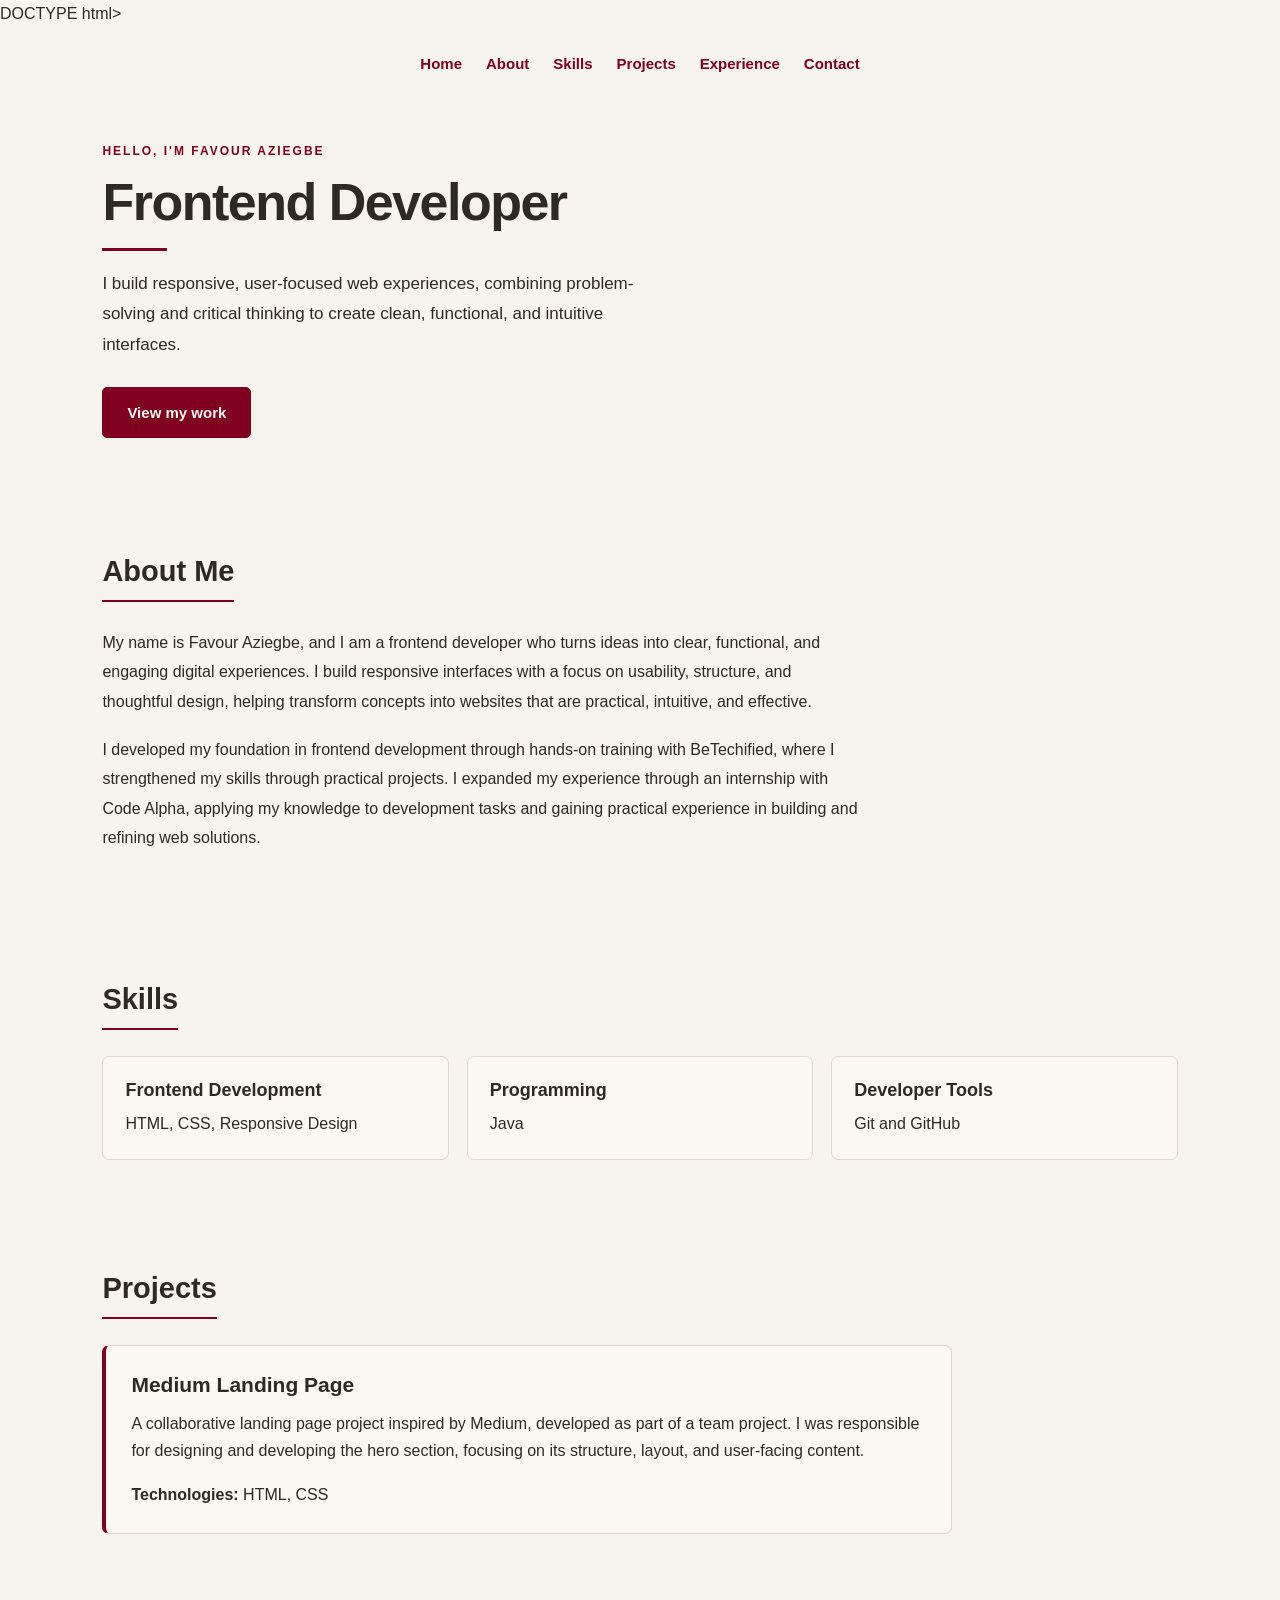
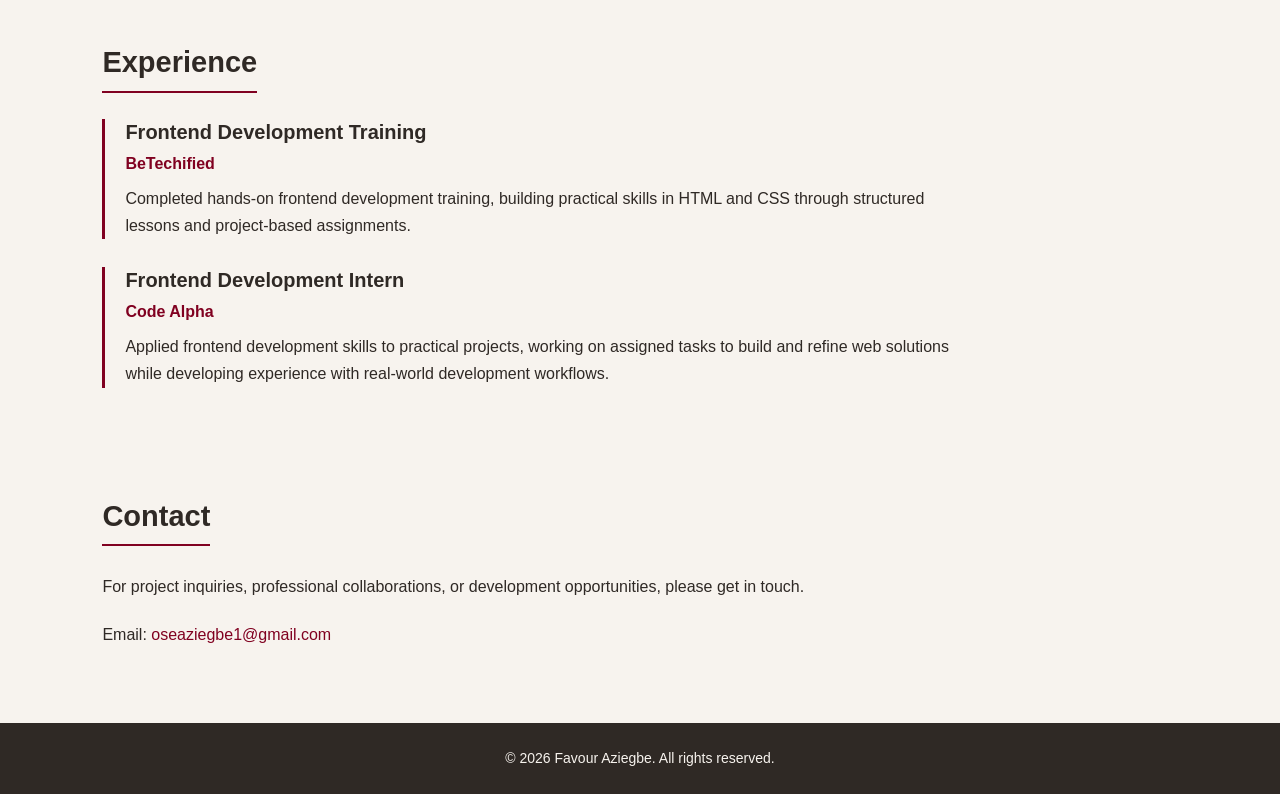
==== index.html @ 38351e36 "Rename Index.html to index.html" ====
DOCTYPE html>
<html lang="en">
<head>
  <meta charset="utf-8">
  <meta name="viewport" content="width=device-width, initial-scale=1.0">
  <meta name="description" content="Portfolio of Favour Aziegbe, Frontend Developer.">
  <title>Favour Aziegbe | Frontend Developer</title>
  <link rel="stylesheet" href="Style.css">
</head>
<body>
  <nav aria-label="Main navigation">
    <a href="#home">Home</a><a href="#about">About</a><a href="#skills">Skills</a>
    <a href="#projects">Projects</a><a href="#experience">Experience</a><a href="#contact">Contact</a>
  </nav>
  <main>
    <section id="home">
      <div class="home-content">
        <p class="eyebrow">HELLO, I'M FAVOUR AZIEGBE</p>
        <h1>Frontend Developer</h1>
        <p class="hero-description">I build responsive, user-focused web experiences, combining problem-solving and critical thinking to create clean, functional, and intuitive interfaces.</p>
        <a href="#projects" class="btn">View my work</a>
      </div>
    </section>
    <section id="about">
      <h2>About Me</h2>
      <p>My name is Favour Aziegbe, and I am a frontend developer who turns ideas into clear, functional, and engaging digital experiences. I build responsive interfaces with a focus on usability, structure, and thoughtful design, helping transform concepts into websites that are practical, intuitive, and effective.</p>
      <p>I developed my foundation in frontend development through hands-on training with BeTechified, where I strengthened my skills through practical projects. I expanded my experience through an internship with Code Alpha, applying my knowledge to development tasks and gaining practical experience in building and refining web solutions.</p>
    </section>
    <section id="skills">
      <h2>Skills</h2>
      <div class="skills-grid">
        <article class="skill-card"><h3>Frontend Development</h3><p>HTML, CSS, Responsive Design</p></article>
        <article class="skill-card"><h3>Programming</h3><p>Java</p></article>
        <article class="skill-card"><h3>Developer Tools</h3><p>Git and GitHub</p></article>
      </div>
    </section>
    <section id="projects">
      <h2>Projects</h2>
      <article class="project-card">
        <h3>Medium Landing Page</h3>
        <p>A collaborative landing page project inspired by Medium, developed as part of a team project. I was responsible for designing and developing the hero section, focusing on its structure, layout, and user-facing content.</p>
        <p><strong>Technologies:</strong> HTML, CSS</p>
      </article>
    </section>
    <section id="experience">
      <h2>Experience</h2>
      <article class="experience-item">
        <h3>Frontend Development Training</h3><p class="experience-place"><strong>BeTechified</strong></p>
        <p>Completed hands-on frontend development training, building practical skills in HTML and CSS through structured lessons and project-based assignments.</p>
      </article>
      <article class="experience-item">
        <h3>Frontend Development Intern</h3><p class="experience-place"><strong>Code Alpha</strong></p>
        <p>Applied frontend development skills to practical projects, working on assigned tasks to build and refine web solutions while developing experience with real-world development workflows.</p>
      </article>
    </section>
    <section id="contact">
      <h2>Contact</h2>
      <p>For project inquiries, professional collaborations, or development opportunities, please get in touch.</p>
      <p>Email: <a href="mailto:oseaziegbe1@gmail.com">oseaziegbe1@gmail.com</a></p>
    </section>
  </main>
  <footer><p>&copy; 2026 Favour Aziegbe. All rights reserved.</p></footer>
</body>
</html>
---- Style.css ----
/* BASE */
* { box-sizing: border-box; }
html { scroll-behavior: smooth; }
body {
  margin: 0; font-family: Arial, sans-serif; line-height: 1.7;
  background: #f7f3ee; color: #2f2925;
}
a { color: #800020; text-decoration: none; transition: color .25s ease, background-color .25s ease; }
a:hover { color: #5c001f; }
h1, h2, h3 { color: #2f2925; line-height: 1.3; }
p { margin-top: 0; }

/* NAVIGATION */
nav {
  display: flex; justify-content: center; align-items: center; flex-wrap: wrap;
  gap: 12px 24px; padding: 24px 8%;
}
nav a { color: #800020; font-size: 15px; font-weight: 600; }
nav a:hover { color: #2f2925; }

/* HERO */
#home {
  display: flex;
  align-items: center;
  justify-content: flex-start;
  padding: 40px 8% 60px;
  min-height: auto;

}
.home-content { flex: 1 1 0; min-width: 0; }
.eyebrow { margin-bottom: 12px; color: #800020; font-size: 12px; font-weight: 700; letter-spacing: 2px; }
#home h1 { margin: 0 0 18px; font-size: clamp(34px, 5vw, 52px); font-weight: 800; letter-spacing: -1.5px; line-height: 1.15; }
#home h1::after { content: ""; display: block; width: 65px; height: 3px; margin-top: 15px; background: #800020; }
.hero-description { max-width: 560px; margin-bottom: 26px; font-size: 17px; line-height: 1.8; }


/* BUTTON */
.btn { display: inline-block; padding: 12px 24px; border: 1px solid #800020; border-radius: 5px; background: #800020; color: #fffaf5; font-size: 15px; font-weight: 600; }
.btn:hover { background: #5c001f; border-color: #5c001f; color: #fff; }

/* SECTIONS */
section:not(#home) { padding: 55px 8%; scroll-margin-top: 20px; }
section h2 { display: inline-block; margin: 0 0 26px; padding-bottom: 9px; border-bottom: 2px solid #800020; font-size: 29px; font-weight: 700; }
#about { padding-top: 30px; }
#about p, #contact p { max-width: 760px; margin-bottom: 18px; line-height: 1.85; }

/* SKILLS */
.skills-grid { display: grid; grid-template-columns: repeat(3, minmax(0, 1fr)); gap: 18px; }
.skill-card { padding: 22px; border: 1px solid #e2d6ca; border-radius: 7px; background: #fbf8f4; }
.skill-card h3 { margin: 0 0 8px; font-size: 18px; }
.skill-card p { margin: 0; }

/* PROJECTS */
.project-card { max-width: 850px; padding: 25px; border: 1px solid #e2d6ca; border-left: 4px solid #800020; border-radius: 7px; background: #fbf8f4; }
.project-card h3 { margin: 0 0 12px; font-size: 21px; }
.project-card p:last-child { margin-bottom: 0; }

/* EXPERIENCE */
.experience-item { max-width: 850px; margin-bottom: 28px; padding-left: 20px; border-left: 3px solid #800020; }
.experience-item:last-child { margin-bottom: 0; }
.experience-item h3 { margin: 0 0 5px; font-size: 20px; }
.experience-place { margin-bottom: 8px; color: #800020; }
.experience-item p:last-child { margin-bottom: 0; }

/* FOOTER */
footer { padding: 24px 8%; background: #2f2925; color: #f7f3ee; text-align: center; }
footer p { margin: 0; font-size: 14px; }

/* RESPONSIVE */
@media (max-width: 768px) {
  nav { gap: 10px 18px; padding: 20px 5%; }
  #home { flex-direction: column; align-items: stretch; gap: 30px; padding: 42px 8% 55px; }
  .home-content { width: 100%; }
  #home h1 { font-size: clamp(34px, 9vw, 44px); }
  .hero-description { font-size: 16px; }
  section:not(#home) { padding: 42px 8%; }
  section h2 { font-size: 27px; }
  .skills-grid { grid-template-columns: 1fr; }
}
@media (max-width: 400px) {
  nav { gap: 9px 14px; padding: 18px 5%; }
  nav a { font-size: 14px; }
  #home { padding-top: 32px; }
  section h2 { font-size: 25px; }
  .project-card, .skill-card { padding: 18px; }
}
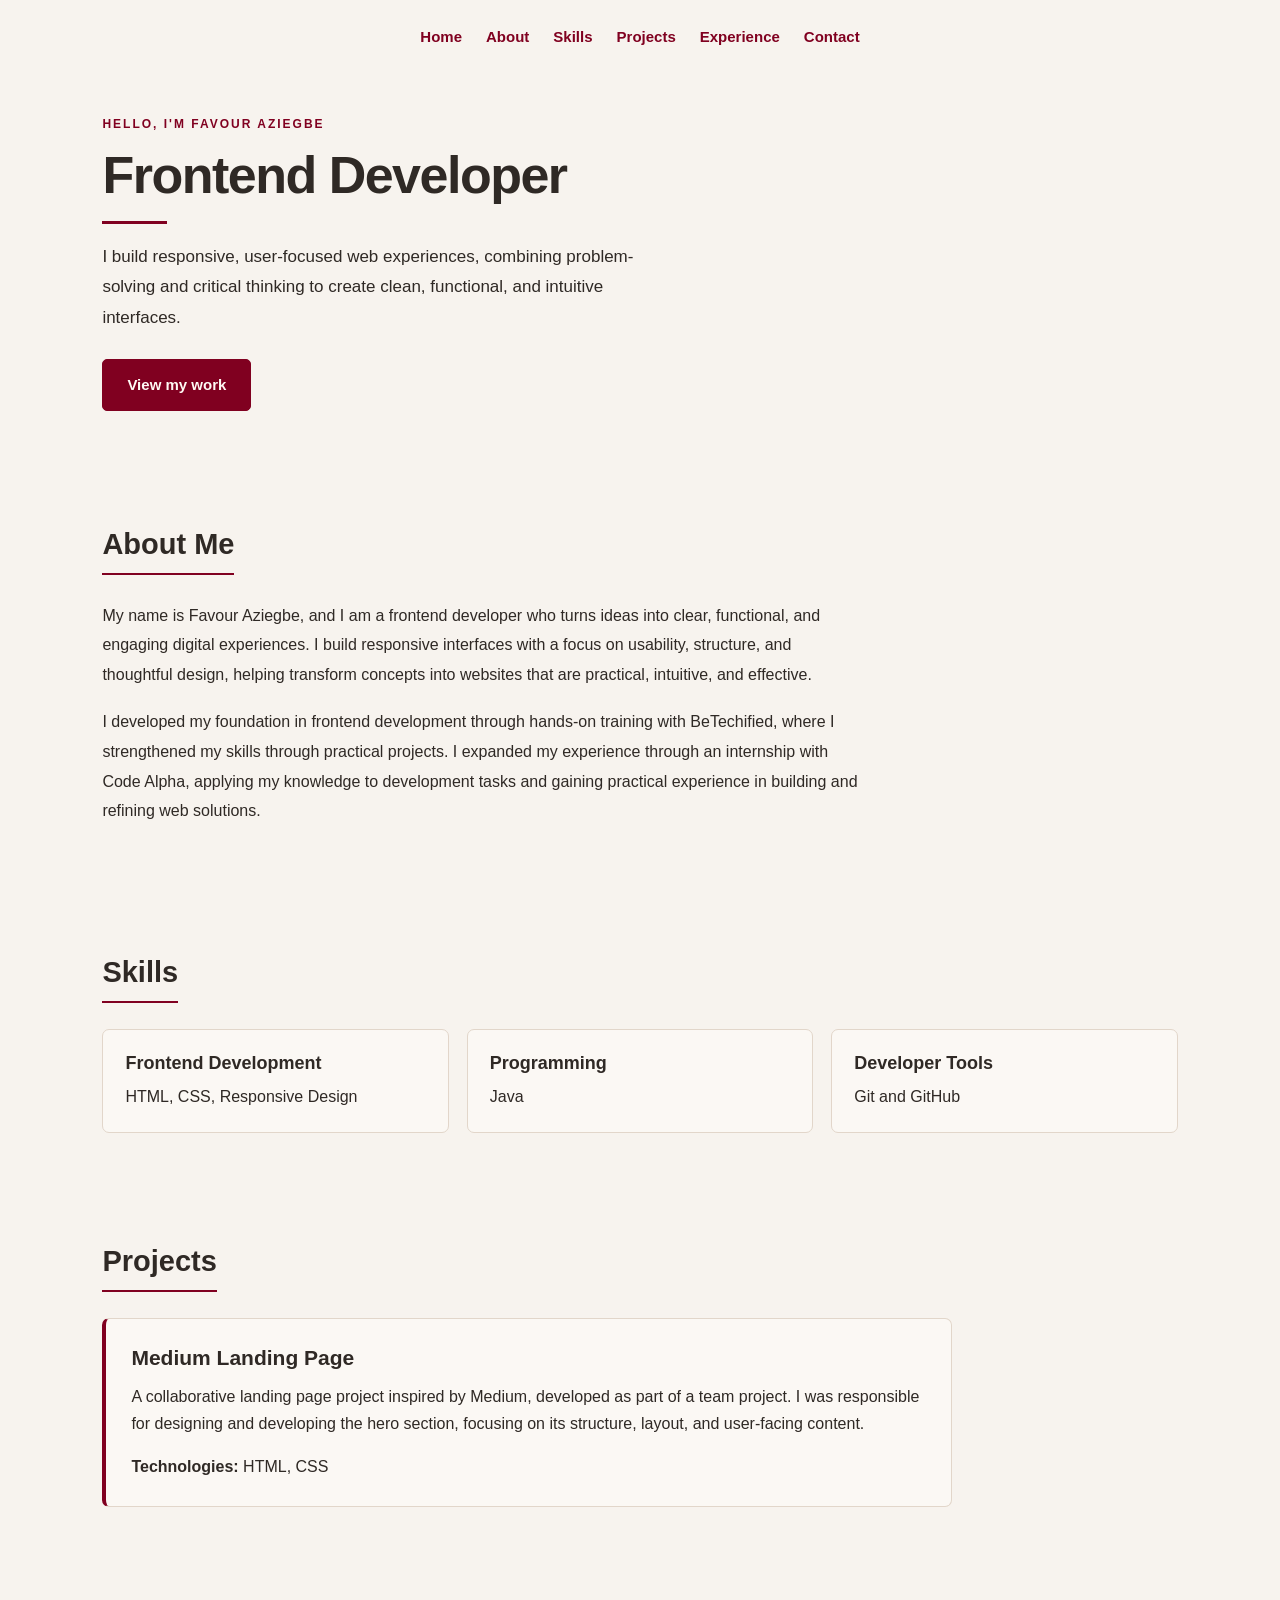
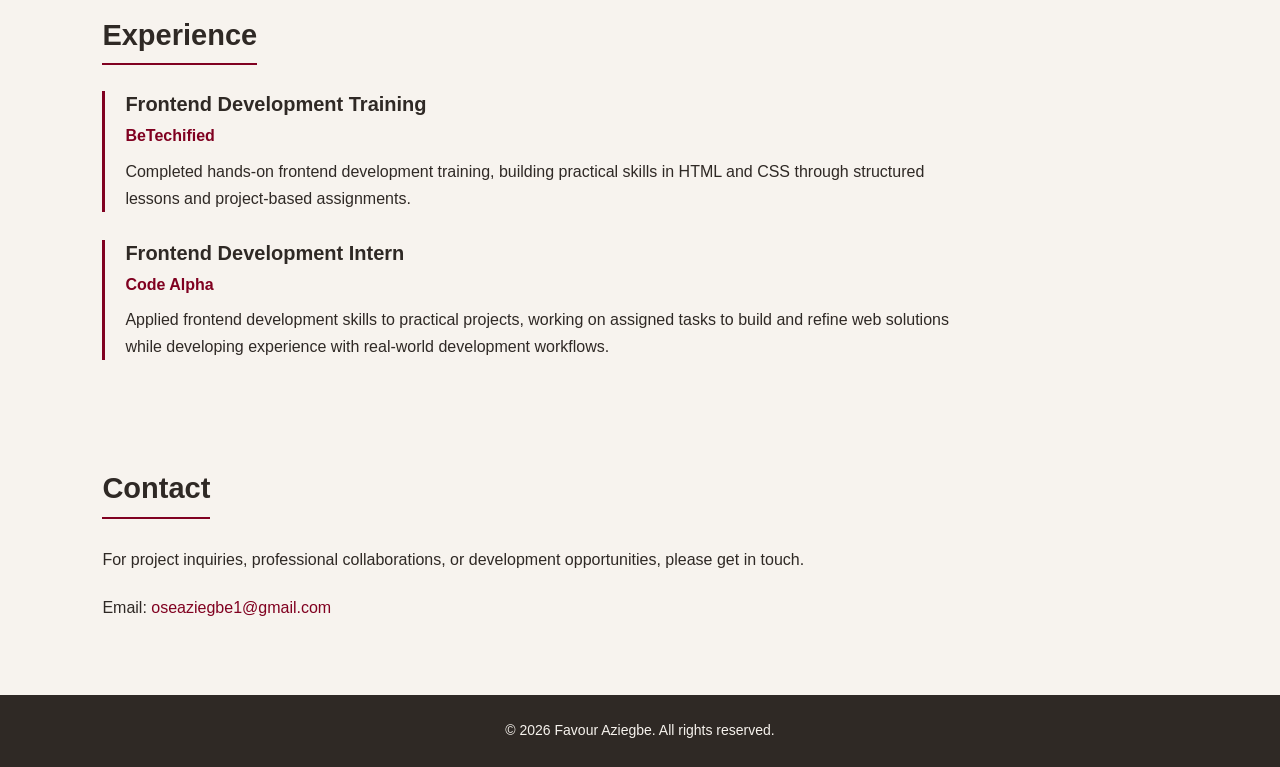
==== commit 04b1380e: "Update index.html" ====
--- a/index.html
+++ b/index.html
@@ -1,4 +1,4 @@
-DOCTYPE html>
+<DOCTYPE html>
 <html lang="en">
 <head>
   <meta charset="utf-8">
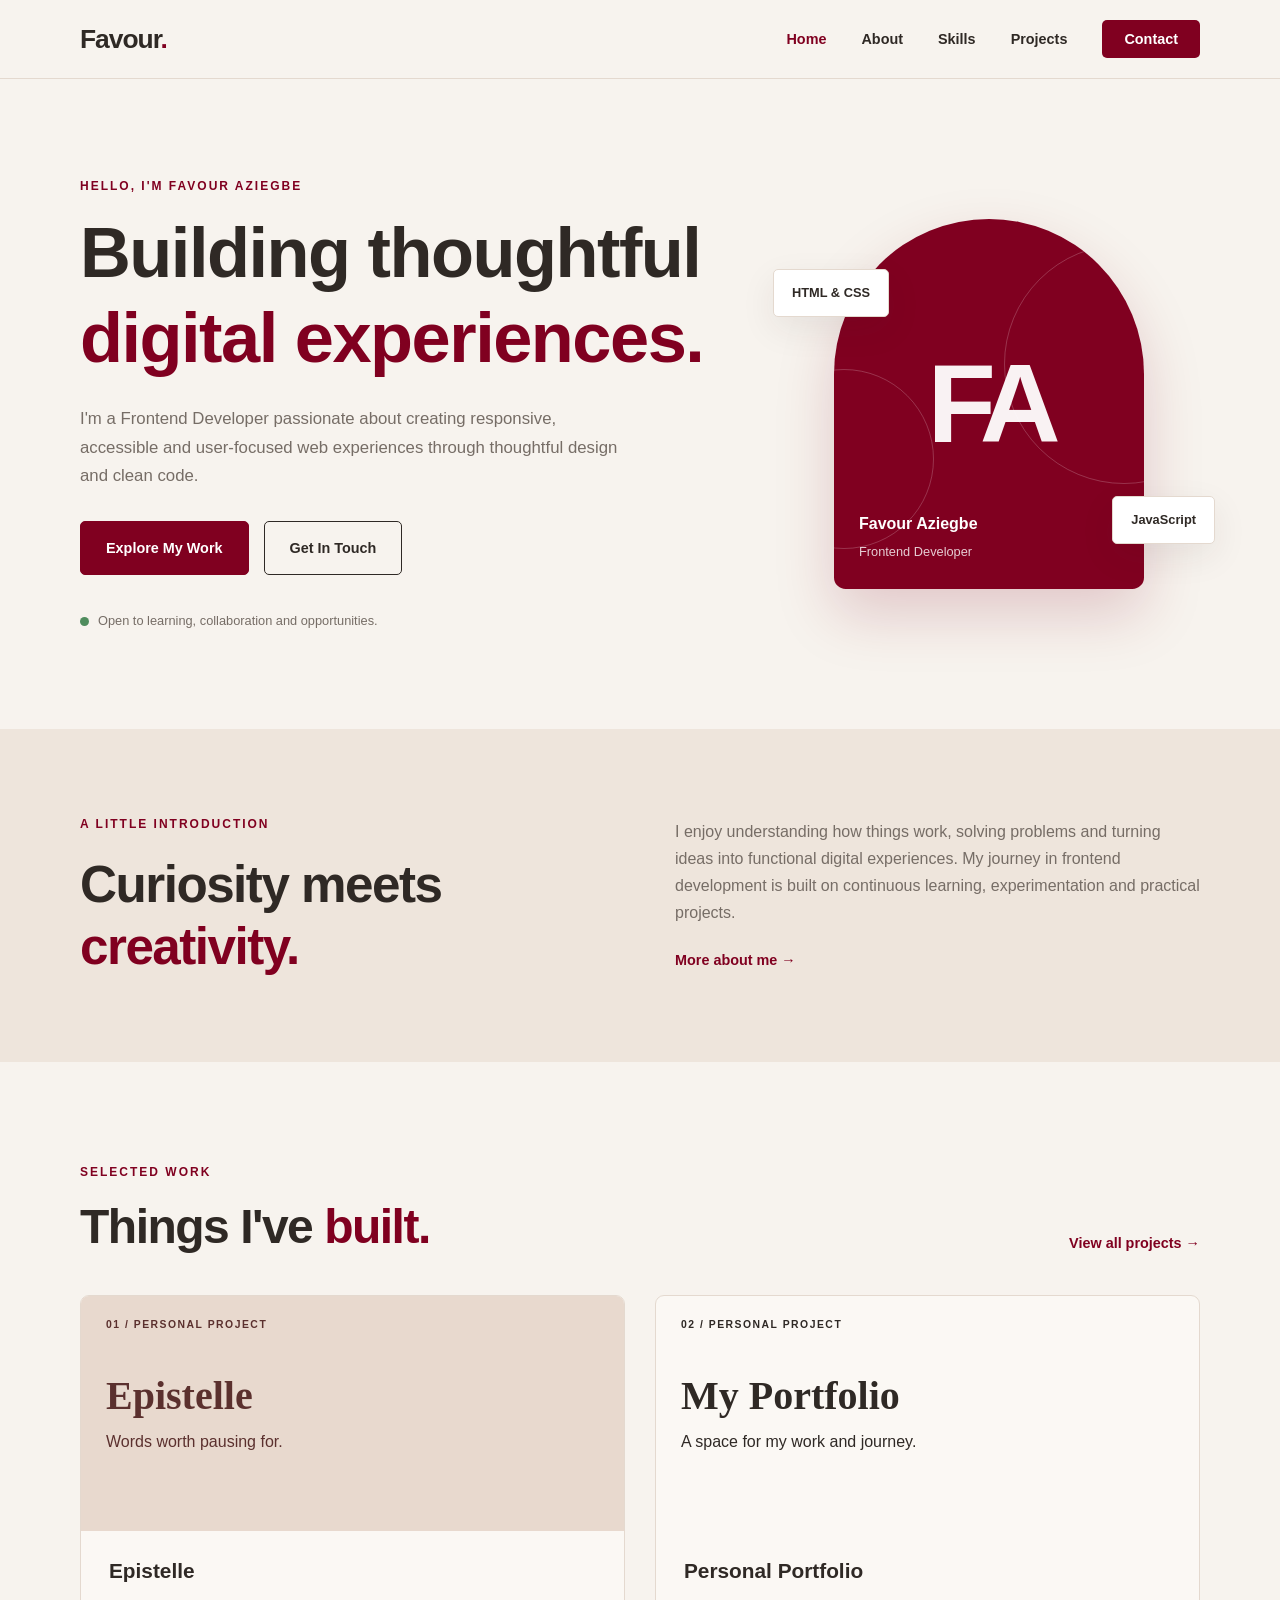
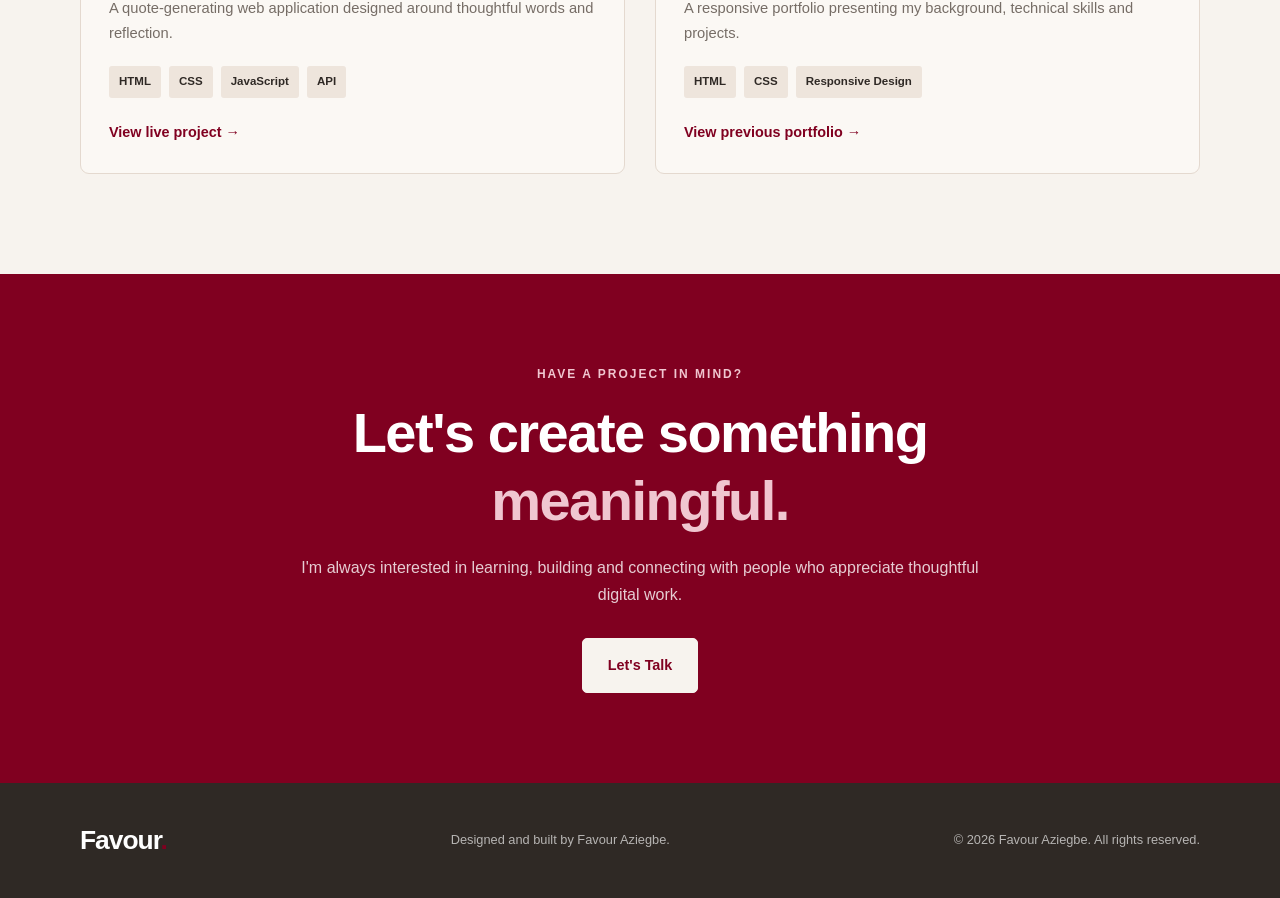
==== commit f4851efe: "Rename Index.html to index.html" ====
--- a/index.html
+++ b/index.html
@@ -1,66 +1,214 @@
-<DOCTYPE html>
+<!DOCTYPE html>
 <html lang="en">
 <head>
-  <meta charset="utf-8">
-  <meta name="viewport" content="width=device-width, initial-scale=1.0">
-  <meta name="description" content="Portfolio of Favour Aziegbe, Frontend Developer.">
-  <title>Favour Aziegbe | Frontend Developer</title>
-  <link rel="stylesheet" href="Style.css">
+    <meta charset="UTF-8">
+    <meta name="viewport" content="width=device-width, initial-scale=1.0">
+    <meta name="description" content="Favour Aziegbe, Frontend Developer creating thoughtful, responsive and user-focused digital experiences.">
+    <title>Favour Aziegbe | Frontend Developer</title>
+    <link rel="stylesheet" href="style.css">
+    <script src="script.js" defer></script>
 </head>
+
 <body>
-  <nav aria-label="Main navigation">
-    <a href="#home">Home</a><a href="#about">About</a><a href="#skills">Skills</a>
-    <a href="#projects">Projects</a><a href="#experience">Experience</a><a href="#contact">Contact</a>
-  </nav>
-  <main>
-    <section id="home">
-      <div class="home-content">
-        <p class="eyebrow">HELLO, I'M FAVOUR AZIEGBE</p>
-        <h1>Frontend Developer</h1>
-        <p class="hero-description">I build responsive, user-focused web experiences, combining problem-solving and critical thinking to create clean, functional, and intuitive interfaces.</p>
-        <a href="#projects" class="btn">View my work</a>
-      </div>
-    </section>
-    <section id="about">
-      <h2>About Me</h2>
-      <p>My name is Favour Aziegbe, and I am a frontend developer who turns ideas into clear, functional, and engaging digital experiences. I build responsive interfaces with a focus on usability, structure, and thoughtful design, helping transform concepts into websites that are practical, intuitive, and effective.</p>
-      <p>I developed my foundation in frontend development through hands-on training with BeTechified, where I strengthened my skills through practical projects. I expanded my experience through an internship with Code Alpha, applying my knowledge to development tasks and gaining practical experience in building and refining web solutions.</p>
-    </section>
-    <section id="skills">
-      <h2>Skills</h2>
-      <div class="skills-grid">
-        <article class="skill-card"><h3>Frontend Development</h3><p>HTML, CSS, Responsive Design</p></article>
-        <article class="skill-card"><h3>Programming</h3><p>Java</p></article>
-        <article class="skill-card"><h3>Developer Tools</h3><p>Git and GitHub</p></article>
-      </div>
-    </section>
-    <section id="projects">
-      <h2>Projects</h2>
-      <article class="project-card">
-        <h3>Medium Landing Page</h3>
-        <p>A collaborative landing page project inspired by Medium, developed as part of a team project. I was responsible for designing and developing the hero section, focusing on its structure, layout, and user-facing content.</p>
-        <p><strong>Technologies:</strong> HTML, CSS</p>
-      </article>
-    </section>
-    <section id="experience">
-      <h2>Experience</h2>
-      <article class="experience-item">
-        <h3>Frontend Development Training</h3><p class="experience-place"><strong>BeTechified</strong></p>
-        <p>Completed hands-on frontend development training, building practical skills in HTML and CSS through structured lessons and project-based assignments.</p>
-      </article>
-      <article class="experience-item">
-        <h3>Frontend Development Intern</h3><p class="experience-place"><strong>Code Alpha</strong></p>
-        <p>Applied frontend development skills to practical projects, working on assigned tasks to build and refine web solutions while developing experience with real-world development workflows.</p>
-      </article>
-    </section>
-    <section id="contact">
-      <h2>Contact</h2>
-      <p>For project inquiries, professional collaborations, or development opportunities, please get in touch.</p>
-      <p>Email: <a href="mailto:oseaziegbe1@gmail.com">oseaziegbe1@gmail.com</a></p>
-    </section>
-  </main>
-  <footer><p>&copy; 2026 Favour Aziegbe. All rights reserved.</p></footer>
+
+    <header class="site-header">
+        <nav class="navbar container" aria-label="Main navigation">
+            <a href="index.html" class="logo">Favour<span>.</span></a>
+
+            <button class="menu-toggle" aria-label="Open navigation menu"
+                aria-expanded="false" aria-controls="nav-links">
+                <span></span>
+                <span></span>
+                <span></span>
+            </button>
+
+            <ul class="nav-links" id="nav-links">
+                <li><a href="index.html" aria-current="page">Home</a></li>
+                <li><a href="about.html">About</a></li>
+                <li><a href="skills.html">Skills</a></li>
+                <li><a href="project.html">Projects</a></li>
+                <li><a href="contact.html" class="nav-contact">Contact</a></li>
+            </ul>
+        </nav>
+    </header>
+
+    <main>
+
+        <section class="hero container">
+            <div class="hero-content reveal">
+                <p class="eyebrow">HELLO, I'M FAVOUR AZIEGBE</p>
+
+                <h1>
+                    Building thoughtful
+                    <span>digital experiences.</span>
+                </h1>
+
+                <p class="hero-description">
+                    I'm a Frontend Developer passionate about creating
+                    responsive, accessible and user-focused web experiences
+                    through thoughtful design and clean code.
+                </p>
+
+                <div class="hero-buttons">
+                    <a href="project.html" class="btn btn-primary">
+                        Explore My Work
+                    </a>
+
+                    <a href="contact.html" class="btn btn-secondary">
+                        Get In Touch
+                    </a>
+                </div>
+
+                <div class="hero-note">
+                    <span class="status-dot"></span>
+                    Open to learning, collaboration and opportunities.
+                </div>
+            </div>
+
+            <div class="hero-visual reveal">
+                <div class="hero-card">
+                    <div class="initials">FA</div>
+                    <div class="hero-card-bottom">
+                        <p>Favour Aziegbe</p>
+                        <span>Frontend Developer</span>
+                    </div>
+                    <div class="decorative-circle circle-one"></div>
+                    <div class="decorative-circle circle-two"></div>
+                </div>
+                <div class="floating-tag tag-one">HTML & CSS</div>
+                <div class="floating-tag tag-two">JavaScript</div>
+            </div>
+        </section>
+
+        <section class="intro-section">
+            <div class="container intro-grid reveal">
+                <div>
+                    <p class="eyebrow">A LITTLE INTRODUCTION</p>
+                    <h2>Curiosity meets <span>creativity.</span></h2>
+                </div>
+
+                <div>
+                    <p>
+                        I enjoy understanding how things work, solving problems
+                        and turning ideas into functional digital experiences.
+                        My journey in frontend development is built on
+                        continuous learning, experimentation and practical
+                        projects.
+                    </p>
+
+                    <a href="about.html" class="text-link">
+                        More about me <span>→</span>
+                    </a>
+                </div>
+            </div>
+        </section>
+
+        <section class="featured-section section-padding">
+            <div class="container">
+                <div class="section-heading reveal">
+                    <div>
+                        <p class="eyebrow">SELECTED WORK</p>
+                        <h2>Things I've <span>built.</span></h2>
+                    </div>
+
+                    <a href="projects.html" class="text-link">
+                        View all projects →
+                    </a>
+                </div>
+
+                <div class="project-grid">
+
+                    <article class="project-card reveal">
+                        <div class="project-preview preview-epistelle">
+                            <span class="preview-label">01 / PERSONAL PROJECT</span>
+                            <h3>Epistelle</h3>
+                            <p>Words worth pausing for.</p>
+                        </div>
+
+                        <div class="project-info">
+                            <div>
+                                <h3>Epistelle</h3>
+                                <p>
+                                    A quote-generating web application designed
+                                    around thoughtful words and reflection.
+                                </p>
+                            </div>
+
+                            <div class="project-tags">
+                                <span>HTML</span>
+                                <span>CSS</span>
+                                <span>JavaScript</span>
+                                <span>API</span>
+                            </div>
+
+                            <a href="https://epistelle.netlify.app/"
+                                target="_blank" rel="noopener noreferrer"
+                                class="text-link">
+                                View live project →
+                            </a>
+                        </div>
+                    </article>
+
+                    <article class="project-card reveal">
+                        <div class="project-preview preview-portfolio">
+                            <span class="preview-label">02 / PERSONAL PROJECT</span>
+                            <h3>My Portfolio</h3>
+                            <p>A space for my work and journey.</p>
+                        </div>
+
+                        <div class="project-info">
+                            <div>
+                                <h3>Personal Portfolio</h3>
+                                <p>
+                                    A responsive portfolio presenting my
+                                    background, technical skills and projects.
+                                </p>
+                            </div>
+
+                            <div class="project-tags">
+                                <span>HTML</span>
+                                <span>CSS</span>
+                                <span>Responsive Design</span>
+                            </div>
+
+                            <a href="https://favour-portfolio3cd43d.netlify.app/"
+                                target="_blank" rel="noopener noreferrer"
+                                class="text-link">
+                                View previous portfolio →
+                            </a>
+                        </div>
+                    </article>
+
+                </div>
+            </div>
+        </section>
+
+        <section class="cta-section">
+            <div class="container cta-content reveal">
+                <p class="eyebrow">HAVE A PROJECT IN MIND?</p>
+                <h2>Let's create something <span>meaningful.</span></h2>
+                <p>
+                    I'm always interested in learning, building and connecting
+                    with people who appreciate thoughtful digital work.
+                </p>
+                <a href="contact.html" class="btn btn-light">
+                    Let's Talk
+                </a>
+            </div>
+        </section>
+
+    </main>
+
+    <footer class="site-footer">
+        <div class="container footer-content">
+            <a href="index.html" class="logo">Favour<span>.</span></a>
+            <p>Designed and built by Favour Aziegbe.</p>
+            <p class="copyright">
+                © <span class="current-year">2026</span> Favour Aziegbe.
+                All rights reserved.
+            </p>
+        </div>
+    </footer>
+
 </body>
 </html>
-
-       
--- a/style.css
+++ b/style.css
@@ -0,0 +1,1316 @@
+/* =================================
+   1. GLOBAL SETTINGS
+================================= */
+
+:root {
+    --cream: #f7f3ee;
+    --dark: #2f2925;
+    --burgundy: #800020;
+    --beige: #eee5dc;
+    --card: #fbf8f4;
+    --muted: #766d66;
+    --white: #ffffff;
+    --border: #e4d9cf;
+    --shadow: 0 12px 35px rgba(47, 41, 37, 0.08);
+}
+
+* {
+    box-sizing: border-box;
+    margin: 0;
+    padding: 0;
+}
+
+html {
+    scroll-behavior: smooth;
+    scroll-padding-top: 90px;
+}
+
+body {
+    background: var(--cream);
+    color: var(--dark);
+    font-family: Arial, Helvetica, sans-serif;
+    line-height: 1.7;
+    overflow-x: hidden;
+}
+
+a {
+    color: inherit;
+    text-decoration: none;
+}
+
+button,
+input,
+textarea {
+    font: inherit;
+}
+
+button,
+a {
+    -webkit-tap-highlight-color: transparent;
+}
+
+img {
+    display: block;
+    max-width: 100%;
+}
+
+.container {
+    width: min(1120px, 90%);
+    margin: 0 auto;
+}
+
+.section-padding {
+    padding: 100px 0;
+}
+
+.eyebrow {
+    color: var(--burgundy);
+    font-size: 0.75rem;
+    font-weight: 700;
+    letter-spacing: 2px;
+    margin-bottom: 15px;
+}
+
+h1,
+h2,
+h3,
+h4 {
+    line-height: 1.2;
+}
+
+h1,
+h2 {
+    letter-spacing: -1.5px;
+}
+
+h1 span,
+h2 span {
+    color: var(--burgundy);
+}
+
+p {
+    color: var(--muted);
+}
+
+
+/* =================================
+   2. HEADER AND NAVIGATION
+================================= */
+
+.site-header {
+    background: rgba(247, 243, 238, 0.96);
+    border-bottom: 1px solid var(--border);
+    position: sticky;
+    top: 0;
+    z-index: 1000;
+    backdrop-filter: blur(12px);
+}
+
+.navbar {
+    min-height: 78px;
+    display: flex;
+    align-items: center;
+    justify-content: space-between;
+}
+
+.logo {
+    color: var(--dark);
+    font-size: 1.65rem;
+    font-weight: 800;
+    letter-spacing: -1px;
+}
+
+.logo span {
+    color: var(--burgundy);
+}
+
+.nav-links {
+    display: flex;
+    align-items: center;
+    gap: 35px;
+    list-style: none;
+}
+
+.nav-links a {
+    color: var(--dark);
+    font-size: 0.9rem;
+    font-weight: 600;
+    transition: color 0.3s ease;
+}
+
+.nav-links a:hover,
+.nav-links a[aria-current="page"] {
+    color: var(--burgundy);
+}
+
+.nav-links .nav-contact {
+    background: var(--burgundy);
+    color: var(--white);
+    padding: 11px 22px;
+    border-radius: 5px;
+    transition: background 0.3s ease, transform 0.3s ease;
+}
+
+.nav-links .nav-contact:hover {
+    background: var(--dark);
+    color: var(--white);
+    transform: translateY(-2px);
+}
+
+.menu-toggle {
+    display: none;
+    width: 42px;
+    height: 42px;
+    border: 1px solid var(--border);
+    background: transparent;
+    border-radius: 5px;
+    cursor: pointer;
+    align-items: center;
+    justify-content: center;
+    flex-direction: column;
+    gap: 5px;
+}
+
+.menu-toggle span {
+    width: 20px;
+    height: 2px;
+    background: var(--dark);
+    transition: transform 0.3s ease, opacity 0.3s ease;
+}
+
+
+/* =================================
+   3. BUTTONS AND LINKS
+================================= */
+
+.btn {
+    display: inline-flex;
+    align-items: center;
+    justify-content: center;
+    padding: 14px 25px;
+    border-radius: 5px;
+    font-size: 0.9rem;
+    font-weight: 700;
+    transition: transform 0.3s ease, background 0.3s ease,
+        color 0.3s ease, box-shadow 0.3s ease;
+}
+
+.btn:hover {
+    transform: translateY(-3px);
+}
+
+.btn-primary {
+    background: var(--burgundy);
+    color: var(--white);
+    border: 1px solid var(--burgundy);
+}
+
+.btn-primary:hover {
+    background: var(--dark);
+    border-color: var(--dark);
+    box-shadow: var(--shadow);
+}
+
+.btn-secondary {
+    background: transparent;
+    color: var(--dark);
+    border: 1px solid var(--dark);
+}
+
+.btn-secondary:hover {
+    background: var(--dark);
+    color: var(--white);
+}
+
+.btn-light {
+    background: var(--cream);
+    color: var(--burgundy);
+    border: 1px solid var(--cream);
+}
+
+.btn-light:hover {
+    background: var(--white);
+}
+
+.text-link {
+    color: var(--burgundy);
+    font-size: 0.9rem;
+    font-weight: 700;
+    display: inline-block;
+    transition: color 0.3s ease, transform 0.3s ease;
+}
+
+.text-link:hover {
+    color: var(--dark);
+    transform: translateX(4px);
+}
+
+
+/* =================================
+   4. HOMEPAGE HERO
+================================= */
+
+.hero {
+    min-height: 650px;
+    display: grid;
+    grid-template-columns: 1.2fr 0.8fr;
+    align-items: center;
+    gap: 65px;
+    padding-top: 65px;
+    padding-bottom: 65px;
+}
+
+.hero h1 {
+    font-size: clamp(2.8rem, 5.5vw, 4.8rem);
+    max-width: 650px;
+    margin-bottom: 25px;
+}
+
+.hero-description {
+    max-width: 540px;
+    font-size: 1.05rem;
+    margin-bottom: 30px;
+}
+
+.hero-buttons {
+    display: flex;
+    flex-wrap: wrap;
+    gap: 15px;
+}
+
+.hero-note {
+    display: flex;
+    align-items: center;
+    gap: 9px;
+    margin-top: 35px;
+    color: var(--muted);
+    font-size: 0.8rem;
+}
+
+.status-dot {
+    width: 9px;
+    height: 9px;
+    background: #4f8c5d;
+    border-radius: 50%;
+}
+
+.hero-visual {
+    position: relative;
+    display: flex;
+    align-items: center;
+    justify-content: center;
+    min-height: 400px;
+}
+
+.hero-card {
+    position: relative;
+    width: 310px;
+    height: 370px;
+    background: var(--burgundy);
+    border-radius: 160px 160px 12px 12px;
+    overflow: hidden;
+    display: flex;
+    align-items: center;
+    justify-content: center;
+    box-shadow: 0 25px 60px rgba(128, 0, 32, 0.18);
+}
+
+.initials {
+    color: rgba(255, 255, 255, 0.95);
+    font-size: 7rem;
+    font-weight: 800;
+    letter-spacing: -10px;
+    z-index: 1;
+}
+
+.hero-card-bottom {
+    position: absolute;
+    bottom: 25px;
+    left: 25px;
+    color: var(--white);
+    z-index: 2;
+}
+
+.hero-card-bottom p {
+    color: var(--white);
+    font-weight: 700;
+}
+
+.hero-card-bottom span {
+    font-size: 0.8rem;
+    opacity: 0.8;
+}
+
+.decorative-circle {
+    position: absolute;
+    border: 1px solid rgba(255, 255, 255, 0.2);
+    border-radius: 50%;
+}
+
+.circle-one {
+    width: 240px;
+    height: 240px;
+    top: 25px;
+    right: -100px;
+}
+
+.circle-two {
+    width: 180px;
+    height: 180px;
+    bottom: 40px;
+    left: -80px;
+}
+
+.floating-tag {
+    position: absolute;
+    background: var(--white);
+    color: var(--dark);
+    border: 1px solid var(--border);
+    border-radius: 5px;
+    padding: 12px 18px;
+    font-size: 0.8rem;
+    font-weight: 700;
+    box-shadow: var(--shadow);
+    animation: float 4s ease-in-out infinite;
+}
+
+.tag-one {
+    top: 65px;
+    left: -5px;
+}
+
+.tag-two {
+    bottom: 60px;
+    right: -15px;
+    animation-delay: 1s;
+}
+
+@keyframes float {
+    0%, 100% {
+        transform: translateY(0);
+    }
+
+    50% {
+        transform: translateY(-10px);
+    }
+}
+
+
+/* =================================
+   5. INTRODUCTION SECTION
+================================= */
+
+.intro-section {
+    background: var(--beige);
+    padding: 85px 0;
+}
+
+.intro-grid {
+    display: grid;
+    grid-template-columns: 1fr 1fr;
+    gap: 70px;
+    align-items: center;
+}
+
+.intro-grid h2 {
+    font-size: clamp(2rem, 4vw, 3.2rem);
+}
+
+.intro-grid p {
+    margin-bottom: 20px;
+}
+
+
+/* =================================
+   6. SECTION HEADINGS
+================================= */
+
+.section-heading {
+    display: flex;
+    align-items: flex-end;
+    justify-content: space-between;
+    gap: 25px;
+    margin-bottom: 40px;
+}
+
+.section-heading h2 {
+    font-size: clamp(2rem, 4vw, 3rem);
+}
+
+
+/* =================================
+   7. PROJECT CARDS
+================================= */
+
+.project-grid {
+    display: grid;
+    grid-template-columns: repeat(2, minmax(0, 1fr));
+    gap: 30px;
+}
+
+.project-card {
+    background: var(--card);
+    border: 1px solid var(--border);
+    border-radius: 9px;
+    overflow: hidden;
+    transition: transform 0.35s ease, box-shadow 0.35s ease;
+}
+
+.project-card:hover {
+    transform: translateY(-7px);
+    box-shadow: var(--shadow);
+}
+
+.project-preview {
+    min-height: 235px;
+    padding: 25px;
+    display: flex;
+    flex-direction: column;
+    justify-content: center;
+    position: relative;
+    overflow: hidden;
+}
+
+.project-preview h3 {
+    font-family: Georgia, serif;
+    font-size: 2.5rem;
+    margin-bottom: 8px;
+    position: relative;
+    z-index: 1;
+}
+
+.project-preview p {
+    color: inherit;
+    position: relative;
+    z-index: 1;
+}
+
+.preview-label {
+    position: absolute;
+    top: 20px;
+    left: 25px;
+    font-size: 0.65rem;
+    font-weight: 700;
+    letter-spacing: 1.5px;
+}
+
+.preview-epistelle {
+    background: #e8d9ce;
+    color: #5b302e;
+}
+
+.preview-calculator{
+    background: #f2d0c0;
+    color: var(--dark);
+}
+
+.preview-medium {
+    background: #deded4;
+    color: #34382d;
+}
+
+.project-info {
+    padding: 28px;
+}
+
+.project-info h3 {
+    font-size: 1.3rem;
+    margin-bottom: 12px;
+}
+
+.project-info p {
+    font-size: 0.92rem;
+    margin-bottom: 20px;
+}
+
+.project-tags {
+    display: flex;
+    flex-wrap: wrap;
+    gap: 8px;
+    margin: 20px 0;
+}
+
+.project-tags span {
+    background: var(--beige);
+    color: var(--dark);
+    border-radius: 3px;
+    padding: 6px 10px;
+    font-size: 0.72rem;
+    font-weight: 600;
+}
+
+.project-links {
+    display: flex;
+    flex-wrap: wrap;
+    gap: 20px;
+}
+
+.project-note {
+    font-size: 0.8rem !important;
+    font-style: italic;
+}
+
+
+/* =================================
+   8. CTA SECTION
+================================= */
+
+.cta-section {
+    background: var(--burgundy);
+    color: var(--white);
+    padding: 90px 0;
+    text-align: center;
+}
+
+.cta-content {
+    max-width: 700px;
+}
+
+.cta-section .eyebrow {
+    color: #f0c6d0;
+}
+
+.cta-section h2 {
+    font-size: clamp(2.2rem, 4.5vw, 3.5rem);
+    margin-bottom: 20px;
+}
+
+.cta-section h2 span {
+    color: #f0c6d0;
+}
+
+.cta-section p:not(.eyebrow) {
+    color: rgba(255, 255, 255, 0.8);
+    margin-bottom: 30px;
+}
+
+
+/* =================================
+   9. INNER PAGE HERO
+================================= */
+
+.page-hero {
+    padding-top: 110px;
+    padding-bottom: 75px;
+    max-width: 1120px;
+}
+
+.page-hero h1 {
+    font-size: clamp(2.7rem, 5.5vw, 4.4rem);
+    max-width: 800px;
+    margin-bottom: 20px;
+}
+
+.page-hero > p:last-child {
+    max-width: 650px;
+    font-size: 1.05rem;
+}
+
+
+/* =================================
+   10. ABOUT PAGE
+================================= */
+
+.about-grid {
+    display: grid;
+    grid-template-columns: 0.8fr 1.2fr;
+    align-items: center;
+    gap: 80px;
+}
+
+.about-art {
+    min-height: 430px;
+    background: var(--burgundy);
+    border-radius: 180px 180px 10px 10px;
+    display: flex;
+    flex-direction: column;
+    justify-content: center;
+    align-items: center;
+    position: relative;
+    overflow: hidden;
+}
+
+.about-monogram {
+    color: rgba(255, 255, 255, 0.9);
+    font-size: 7rem;
+    font-weight: 800;
+    letter-spacing: -10px;
+}
+
+.about-art-caption {
+    position: absolute;
+    bottom: 30px;
+    left: 30px;
+    display: flex;
+    flex-direction: column;
+    color: var(--white);
+    font-size: 0.8rem;
+}
+
+.about-art-caption span {
+    opacity: 0.8;
+}
+
+.about-copy h2 {
+    font-size: clamp(2rem, 4vw, 3rem);
+    margin-bottom: 25px;
+}
+
+.about-copy p {
+    margin-bottom: 18px;
+}
+
+.values-section {
+    background: var(--beige);
+}
+
+.values-grid {
+    display: grid;
+    grid-template-columns: repeat(3, minmax(0, 1fr));
+    gap: 25px;
+}
+
+.value-card {
+    background: var(--card);
+    padding: 30px;
+    border-radius: 8px;
+    border: 1px solid var(--border);
+    transition: transform 0.3s ease, box-shadow 0.3s ease;
+}
+
+.value-card:hover {
+    transform: translateY(-6px);
+    box-shadow: var(--shadow);
+}
+
+.value-number {
+    color: var(--burgundy);
+    font-weight: 800;
+    font-size: 0.8rem;
+}
+
+.value-card h3 {
+    margin: 18px 0 12px;
+    font-size: 1.25rem;
+}
+
+
+/* =================================
+   11. SKILLS PAGE
+================================= */
+
+.skills-grid {
+    display: grid;
+    grid-template-columns: repeat(2, minmax(0, 1fr));
+    gap: 25px;
+}
+
+.skill-card {
+    background: var(--card);
+    border: 1px solid var(--border);
+    border-radius: 8px;
+    padding: 35px;
+    transition: transform 0.3s ease, box-shadow 0.3s ease;
+}
+
+.skill-card:hover {
+    transform: translateY(-6px);
+    box-shadow: var(--shadow);
+}
+
+.skill-icon {
+    width: 48px;
+    height: 48px;
+    display: grid;
+    place-items: center;
+    background: var(--beige);
+    color: var(--burgundy);
+    border-radius: 6px;
+    font-weight: 800;
+    margin-bottom: 25px;
+}
+
+.skill-card h2 {
+    font-size: 1.35rem;
+    margin-bottom: 12px;
+}
+
+.skill-card > p {
+    margin-bottom: 22px;
+}
+
+.skill-list {
+    list-style: none;
+    display: flex;
+    flex-wrap: wrap;
+    gap: 10px;
+}
+
+.skill-list li {
+    background: var(--beige);
+    border-radius: 4px;
+    padding: 8px 12px;
+    font-size: 0.8rem;
+    font-weight: 600;
+}
+
+.learning-section {
+    background: var(--beige);
+    padding: 85px 0;
+}
+
+.learning-content {
+    max-width: 750px;
+}
+
+.learning-content h2 {
+    font-size: clamp(2rem, 4vw, 3rem);
+    margin-bottom: 20px;
+}
+
+
+/* =================================
+   12. EXPERIENCE TIMELINE
+================================= */
+
+.experience-section {
+    background: var(--beige);
+}
+
+.timeline {
+    max-width: 800px;
+    margin: 0 auto;
+    position: relative;
+}
+
+.timeline::before {
+    content: "";
+    position: absolute;
+    left: 8px;
+    top: 10px;
+    bottom: 10px;
+    width: 2px;
+    background: var(--border);
+}
+
+.timeline-item {
+    position: relative;
+    padding-left: 45px;
+    padding-bottom: 45px;
+}
+
+.timeline-item:last-child {
+    padding-bottom: 0;
+}
+
+.timeline-marker {
+    position: absolute;
+    left: 0;
+    top: 5px;
+    width: 18px;
+    height: 18px;
+    background: var(--burgundy);
+    border: 4px solid var(--beige);
+    border-radius: 50%;
+    z-index: 1;
+}
+
+.timeline-content {
+    background: var(--card);
+    padding: 30px;
+    border: 1px solid var(--border);
+    border-radius: 8px;
+}
+
+.timeline-date {
+    color: var(--burgundy);
+    font-size: 0.8rem;
+    font-weight: 700;
+    margin-bottom: 10px;
+}
+
+.timeline-content h3 {
+    font-size: 1.3rem;
+    margin-bottom: 6px;
+}
+
+.timeline-content h4 {
+    color: var(--muted);
+    font-size: 0.9rem;
+    margin-bottom: 15px;
+}
+
+
+/* =================================
+   13. CONTACT PAGE
+================================= */
+
+.contact-grid {
+    display: grid;
+    grid-template-columns: 0.9fr 1.1fr;
+    gap: 65px;
+    align-items: start;
+}
+
+.contact-details h2 {
+    font-size: clamp(2rem, 4vw, 3rem);
+    margin-bottom: 20px;
+}
+
+.contact-details > p:not(.eyebrow) {
+    margin-bottom: 35px;
+}
+
+.contact-item {
+    display: flex;
+    flex-direction: column;
+    gap: 5px;
+    margin-bottom: 25px;
+}
+
+.contact-label {
+    color: var(--burgundy);
+    font-size: 0.7rem;
+    font-weight: 800;
+    letter-spacing: 1.5px;
+}
+
+.contact-item a {
+    width: fit-content;
+    font-weight: 600;
+    overflow-wrap: anywhere;
+    transition: color 0.3s ease;
+}
+
+.contact-item a:hover {
+    color: var(--burgundy);
+}
+
+.contact-form-card {
+    background: var(--card);
+    border: 1px solid var(--border);
+    border-radius: 8px;
+    padding: 35px;
+    box-shadow: var(--shadow);
+}
+
+.contact-form-card h3 {
+    font-size: 1.5rem;
+    margin-bottom: 8px;
+}
+
+.form-intro {
+    font-size: 0.9rem;
+    margin-bottom: 25px;
+}
+
+.form-group {
+    margin-bottom: 20px;
+}
+
+.form-group label {
+    display: block;
+    font-size: 0.85rem;
+    font-weight: 700;
+    margin-bottom: 8px;
+}
+
+.form-group input,
+.form-group textarea {
+    width: 100%;
+    padding: 13px 15px;
+    border: 1px solid var(--border);
+    background: var(--white);
+    color: var(--dark);
+    border-radius: 5px;
+    outline: none;
+    transition: border-color 0.3s ease, box-shadow 0.3s ease;
+}
+
+.form-group input:focus,
+.form-group textarea:focus {
+    border-color: var(--burgundy);
+    box-shadow: 0 0 0 3px rgba(128, 0, 32, 0.08);
+}
+
+.form-group textarea {
+    resize: vertical;
+    min-height: 130px;
+}
+
+.form-button {
+    width: 100%;
+    cursor: pointer;
+}
+
+.form-status {
+    margin-top: 15px;
+    font-size: 0.85rem;
+}
+
+
+/* =================================
+   14. FOOTER
+================================= */
+
+.site-footer {
+    background: var(--dark);
+    color: var(--white);
+    padding: 35px 0;
+}
+
+.footer-content {
+    display: flex;
+    align-items: center;
+    justify-content: space-between;
+    flex-wrap: wrap;
+    gap: 18px;
+}
+
+.site-footer .logo {
+    color: var(--white);
+}
+
+.site-footer p {
+    color: rgba(255, 255, 255, 0.65);
+    font-size: 0.8rem;
+}
+
+
+/* =================================
+   15. SCROLL REVEAL ANIMATIONS
+================================= */
+
+.reveal {
+    opacity: 0;
+    transform: translateY(25px);
+    transition: opacity 0.8s ease, transform 0.8s ease;
+}
+
+.reveal.visible {
+    opacity: 1;
+    transform: translateY(0);
+}
+
+
+/* =================================
+   16. RESPONSIVE DESIGN
+================================= */
+
+@media (max-width: 900px) {
+
+    .hero {
+        gap: 30px;
+    }
+
+    .hero-card {
+        width: 270px;
+        height: 330px;
+    }
+
+    .initials {
+        font-size: 6rem;
+    }
+
+    .about-grid {
+        gap: 45px;
+    }
+
+    .contact-grid {
+        gap: 35px;
+    }
+
+    .nav-links {
+        gap: 22px;
+    }
+
+}
+
+
+@media (max-width: 768px) {
+
+    .section-padding {
+        padding: 75px 0;
+    }
+
+    .navbar {
+        min-height: 70px;
+    }
+
+    .menu-toggle {
+        display: flex;
+        position: relative;
+        z-index: 1002;
+    }
+
+    .nav-links {
+        position: absolute;
+        top: 69px;
+        left: 0;
+        right: 0;
+        display: flex;
+        flex-direction: column;
+        align-items: stretch;
+        gap: 0;
+        padding: 10px 5% 20px;
+        background: var(--cream);
+        border-bottom: 1px solid var(--border);
+        box-shadow: var(--shadow);
+        visibility: hidden;
+        opacity: 0;
+        transform: translateY(-10px);
+        transition: opacity 0.3s ease, transform 0.3s ease,
+            visibility 0.3s ease;
+    }
+
+    .nav-links.open {
+        visibility: visible;
+        opacity: 1;
+        transform: translateY(0);
+    }
+
+    .nav-links li {
+        width: 100%;
+    }
+
+    .nav-links a {
+        display: block;
+        padding: 13px 5px;
+    }
+
+    .nav-links .nav-contact {
+        display: inline-block;
+        margin-top: 8px;
+        padding: 10px 18px;
+    }
+
+    .menu-toggle.active span:nth-child(1) {
+        transform: translateY(7px) rotate(45deg);
+    }
+
+    .menu-toggle.active span:nth-child(2) {
+        opacity: 0;
+    }
+
+    .menu-toggle.active span:nth-child(3) {
+        transform: translateY(-7px) rotate(-45deg);
+    }
+
+    .hero {
+        min-height: auto;
+        grid-template-columns: 1fr;
+        padding-top: 85px;
+        padding-bottom: 80px;
+        gap: 45px;
+    }
+
+    .hero-content {
+        text-align: center;
+    }
+
+    .hero h1,
+    .hero-description {
+        margin-left: auto;
+        margin-right: auto;
+    }
+
+    .hero-buttons {
+        justify-content: center;
+    }
+
+    .hero-note {
+        justify-content: center;
+    }
+
+    .hero-visual {
+        min-height: 350px;
+    }
+
+    .hero-card {
+        width: 270px;
+        height: 330px;
+    }
+
+    .tag-one {
+        left: 10%;
+    }
+
+    .tag-two {
+        right: 8%;
+    }
+
+    .intro-grid,
+    .about-grid,
+    .contact-grid {
+        grid-template-columns: 1fr;
+        gap: 35px;
+    }
+
+    .intro-grid {
+        gap: 25px;
+    }
+
+    .about-art {
+        min-height: 350px;
+        max-width: 400px;
+        width: 100%;
+        margin: 0 auto;
+    }
+
+    .values-grid {
+        grid-template-columns: 1fr;
+    }
+
+    .page-hero {
+        padding-top: 80px;
+        padding-bottom: 55px;
+    }
+
+    .footer-content {
+        flex-direction: column;
+        align-items: flex-start;
+    }
+
+}
+
+
+@media (max-width: 560px) {
+
+    .container {
+        width: 88%;
+    }
+
+    .section-padding {
+        padding: 60px 0;
+    }
+
+    .hero {
+        padding-top: 65px;
+        padding-bottom: 60px;
+    }
+
+    .hero h1 {
+        font-size: 2.65rem;
+    }
+
+    .hero-description {
+        font-size: 0.95rem;
+    }
+
+    .hero-buttons {
+        flex-direction: column;
+        align-items: stretch;
+    }
+     .hero-buttons .btn {
+        width: 100%;
+    }
+
+    .hero-visual {
+        min-height: 320px;
+    }
+
+    .hero-card {
+        width: 235px;
+        height: 295px;
+    }
+
+    .initials {
+        font-size: 5rem;
+    }
+
+    .floating-tag {
+        padding: 9px 12px;
+        font-size: 0.7rem;
+    }
+
+    .tag-one {
+        left: 0;
+    }
+
+    .tag-two {
+        right: 0;
+    }
+
+    .intro-section {
+        padding: 65px 0;
+    }
+
+    .section-heading {
+        align-items: flex-start;
+        flex-direction: column;
+    }
+
+    .project-grid,
+    .skills-grid {
+        grid-template-columns: 1fr;
+    }
+
+    .project-preview {
+        min-height: 200px;
+    }
+    .project-info,
+    .skill-card,
+    .value-card {
+        padding: 25px;
+    }
+
+    .page-hero {
+        padding-top: 65px;
+        padding-bottom: 45px;
+    }
+
+    .page-hero h1 {
+        font-size: 2.65rem;
+    }
+
+    .about-art {
+        min-height: 300px;
+    }
+
+    .about-monogram {
+        font-size: 5.5rem;
+    }
+
+    .contact-form-card {
+        padding: 23px;
+    }
+
+    .cta-section {
+        padding: 70px 0;
+    }
+
+    .footer-content {
+        gap: 12px;
+    }
+
+}
+
+
+/* =================================
+   17. ACCESSIBILITY
+================================= */
+
+a:focus-visible,
+button:focus-visible,
+input:focus-visible,
+textarea:focus-visible {
+    outline: 3px solid var(--burgundy);
+    outline-offset: 4px;
+}
+@media (prefers-reduced-motion: reduce) {
+
+    *,
+    *::before,
+    *::after {
+        scroll-behavior: auto !important;
+        animation-duration: 0.01ms !important;
+        animation-iteration-count: 1 !important;
+        transition-duration: 0.01ms !important;
+    }
+
+    .reveal {
+        opacity: 1;
+        transform: none;
+    }
+
+}
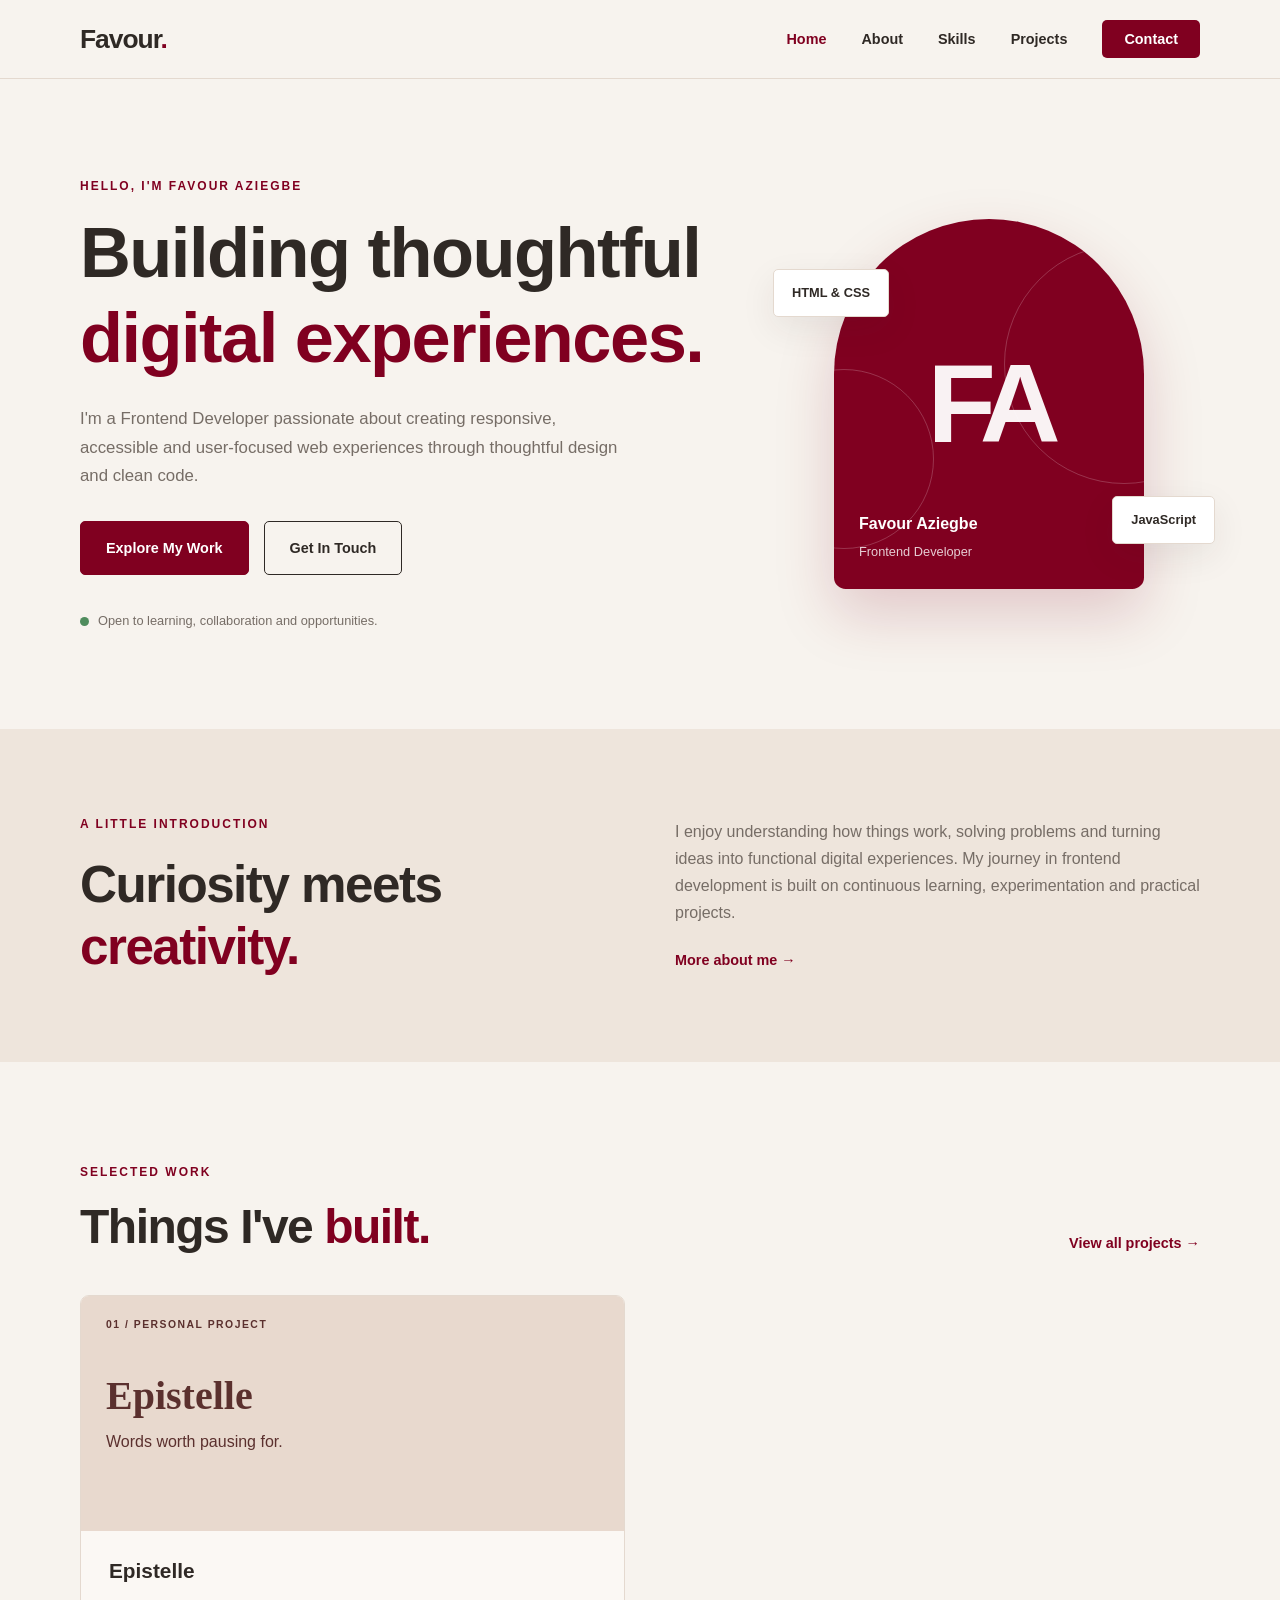
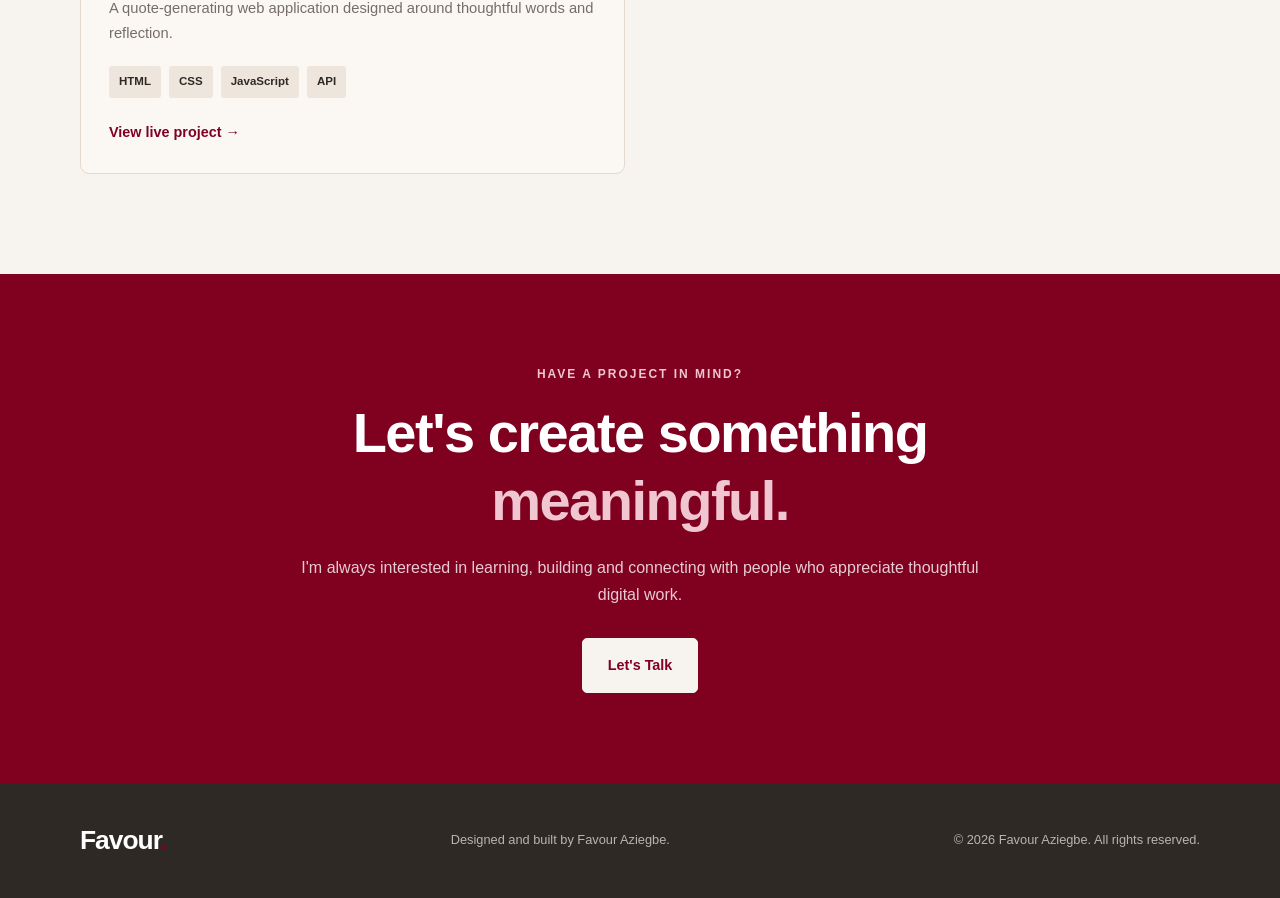
==== commit bfa6587d: "Update index.html" ====
--- a/index.html
+++ b/index.html
@@ -149,37 +149,10 @@
                         </div>
                     </article>
 
-                    <article class="project-card reveal">
-                        <div class="project-preview preview-portfolio">
-                            <span class="preview-label">02 / PERSONAL PROJECT</span>
-                            <h3>My Portfolio</h3>
-                            <p>A space for my work and journey.</p>
-                        </div>
+                   
+                             
 
-                        <div class="project-info">
-                            <div>
-                                <h3>Personal Portfolio</h3>
-                                <p>
-                                    A responsive portfolio presenting my
-                                    background, technical skills and projects.
-                                </p>
-                            </div>
-
-                            <div class="project-tags">
-                                <span>HTML</span>
-                                <span>CSS</span>
-                                <span>Responsive Design</span>
-                            </div>
-
-                            <a href="https://favour-portfolio3cd43d.netlify.app/"
-                                target="_blank" rel="noopener noreferrer"
-                                class="text-link">
-                                View previous portfolio →
-                            </a>
-                        </div>
-                    </article>
-
-                </div>
+               
             </div>
         </section>
 
